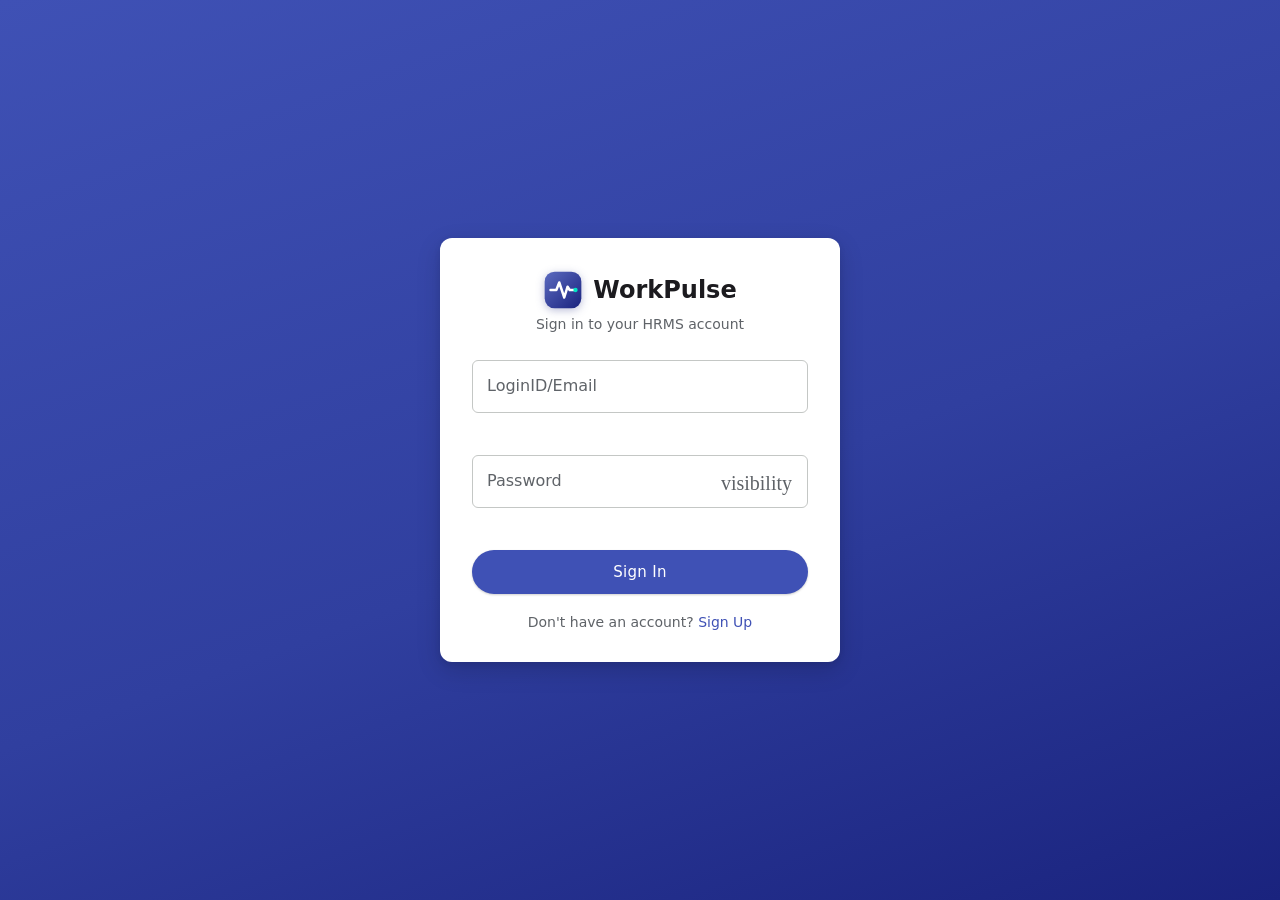
==== change-password.html @ fc14b90e "Employee management - admin creates employee with auto id/password, dashboards, forced password chan" ====
<!DOCTYPE html>
<html lang="en">
<head>
  <meta charset="UTF-8">
  <meta name="viewport" content="width=device-width, initial-scale=1">
  <title>WorkPulse — Change Password</title>
  <link rel="icon" type="image/svg+xml" href="assests/images/logo.svg">
  <link rel="preconnect" href="https://fonts.googleapis.com">
  <link href="https://fonts.googleapis.com/css2?family=Roboto:wght@400;500;700&display=swap" rel="stylesheet">
  <link href="https://fonts.googleapis.com/icon?family=Material+Icons" rel="stylesheet">
  <link rel="stylesheet" href="assests/css/app.css">
  <style>
    .login-wrap {
      min-height: 100vh;
      display: flex;
      align-items: center;
      justify-content: center;
      padding: 16px;
      background: linear-gradient(160deg, var(--md-primary) 0%, var(--md-primary-dark) 55%, #1a237e 100%);
    }
    .login-card { width: 100%; max-width: 400px; box-shadow: var(--md-shadow-3); }
    .logo-row { display: flex; align-items: center; gap: 10px; justify-content: center; margin-bottom: 6px; }
    .logo-row .logo-img { width: 40px; height: 40px; filter: drop-shadow(0 2px 4px rgba(26,35,126,.3)); }
    .logo-row h1 { font-size: 24px; font-weight: 700; }
    .tagline { text-align: center; color: var(--md-text-2); font-size: 14px; margin-bottom: 28px; }
    .first-login-note {
      background: var(--md-primary-light);
      color: var(--md-primary-dark);
      font-size: 13px;
      padding: 10px 14px;
      border-radius: 8px;
      margin-bottom: 20px;
      display: none;
    }
  </style>
</head>
<body>

  <div class="login-wrap">
    <div class="md-card login-card">
      <div class="logo-row">
        <img src="assests/images/logo.svg" alt="WorkPulse" class="logo-img">
        <h1>WorkPulse</h1>
      </div>
      <p class="tagline">Change your password</p>

      <div class="first-login-note" id="firstLoginNote">
        Pehli login hai — system wala password badal ke apna password set karo.
      </div>

      <form id="cpForm" novalidate>
        <div class="md-field" id="oldField">
          <input type="password" id="oldPassword" placeholder=" " autocomplete="current-password" required>
          <label for="oldPassword">Current Password</label>
          <div class="field-msg" id="oldMsg"></div>
        </div>

        <div class="md-field" id="newField">
          <input type="password" id="newPassword" placeholder=" " autocomplete="new-password" required>
          <label for="newPassword">New Password</label>
          <button type="button" class="toggle-eye" data-for="newPassword" tabindex="-1" aria-label="Show password">
            <span class="material-icons" style="font-size:20px">visibility</span>
          </button>
          <div class="field-msg" id="newMsg"></div>
        </div>

        <div class="md-field" id="confirmField">
          <input type="password" id="confirmPassword" placeholder=" " autocomplete="new-password" required>
          <label for="confirmPassword">Confirm New Password</label>
          <div class="field-msg" id="confirmMsg"></div>
        </div>

        <button type="submit" class="md-btn md-btn-primary md-btn-block" id="cpBtn">
          <span id="btnText">Change Password</span>
        </button>
      </form>
    </div>
  </div>

  <div class="md-snackbar" id="snackbar"></div>

  <script src="assests/js/api.js"></script>
  <script>
    const form = document.getElementById('cpForm');
    const btn = document.getElementById('cpBtn');
    const btnText = document.getElementById('btnText');
    const snackbar = document.getElementById('snackbar');
    let userRole = null;

    document.querySelectorAll('.toggle-eye').forEach(el => {
      el.addEventListener('click', () => {
        const input = document.getElementById(el.dataset.for);
        const icon = el.querySelector('.material-icons');
        const show = input.type === 'password';
        input.type = show ? 'text' : 'password';
        icon.textContent = show ? 'visibility_off' : 'visibility';
      });
    });

    let snackTimer;
    function toast(msg, isError = true) {
      clearTimeout(snackTimer);
      snackbar.textContent = msg;
      snackbar.className = 'md-snackbar show' + (isError ? ' error' : '');
      snackTimer = setTimeout(() => snackbar.classList.remove('show'), 4000);
    }

    function setFieldError(fieldId, msgId, msg) {
      document.getElementById(fieldId).classList.toggle('has-error', !!msg);
      document.getElementById(msgId).textContent = msg || '';
    }

    function dashboardUrl() {
      return userRole === 'admin' ? 'admin/dashboard.html' : 'employee/dashboard.html';
    }

    // logged in hai ya nahi + first login note dikhana hai ya nahi
    API.get('me').then(res => {
      userRole = res.data.role;
      if (Number(res.data.must_change_password) === 1) {
        document.getElementById('firstLoginNote').style.display = 'block';
      }
    }).catch(() => { window.location.href = 'index.html'; });

    form.addEventListener('submit', async (e) => {
      e.preventDefault();

      const oldPassword = document.getElementById('oldPassword').value;
      const newPassword = document.getElementById('newPassword').value;
      const confirmPassword = document.getElementById('confirmPassword').value;

      setFieldError('oldField', 'oldMsg', oldPassword ? '' : 'Current password required');
      setFieldError('newField', 'newMsg',
        !newPassword ? 'New password required' : newPassword.length < 6 ? 'Minimum 6 characters' : '');
      setFieldError('confirmField', 'confirmMsg',
        confirmPassword !== newPassword ? 'Passwords do not match' : '');
      if (!oldPassword || !newPassword || newPassword.length < 6 || confirmPassword !== newPassword) return;

      btn.disabled = true;
      btnText.innerHTML = '<span class="md-spinner"></span>';

      try {
        await API.post('change_password', { old_password: oldPassword, new_password: newPassword });
        toast('Password changed!', false);
        setTimeout(() => { window.location.href = dashboardUrl(); }, 800);
      } catch (err) {
        toast(err.message || 'Could not change password');
        btn.disabled = false;
        btnText.textContent = 'Change Password';
      }
    });
  </script>
</body>
</html>
---- assests/css/app.css ----
/* workpulse common styles - material design
   fonts: roboto (google fonts, index.html me link hai)
   sab pages me yehi file use karni hai, apni css mat likhna */

:root {
  --md-primary: #3f51b5;
  --md-primary-dark: #303f9f;
  --md-primary-light: #e8eaf6;
  --md-accent: #00bfa5;
  --md-error: #d32f2f;
  --md-bg: #f5f5f7;
  --md-surface: #ffffff;
  --md-text: #1c1b1f;
  --md-text-2: #5f6368;
  --md-outline: #c4c7c5;
  --md-radius: 12px;
  --md-shadow-1: 0 1px 2px rgba(0,0,0,.12), 0 1px 3px rgba(0,0,0,.08);
  --md-shadow-2: 0 2px 6px rgba(0,0,0,.15), 0 1px 2px rgba(0,0,0,.1);
  --md-shadow-3: 0 8px 24px rgba(0,0,0,.16), 0 2px 6px rgba(0,0,0,.08);
}

* { margin: 0; padding: 0; box-sizing: border-box; }

body {
  font-family: 'Roboto', system-ui, sans-serif;
  background: var(--md-bg);
  color: var(--md-text);
  -webkit-font-smoothing: antialiased;
}

/* card */
.md-card {
  background: var(--md-surface);
  border-radius: var(--md-radius);
  box-shadow: var(--md-shadow-2);
  padding: 32px;
}

/* text field - outlined style with floating label */
.md-field {
  position: relative;
  margin-bottom: 24px;
}

.md-field input {
  width: 100%;
  font: inherit;
  font-size: 16px;
  color: var(--md-text);
  padding: 16px 14px;
  border: 1px solid var(--md-outline);
  border-radius: 6px;
  background: transparent;
  outline: none;
  transition: border-color .15s;
}

.md-field label {
  position: absolute;
  left: 11px;
  top: 16px;
  font-size: 16px;
  color: var(--md-text-2);
  background: var(--md-surface);
  padding: 0 4px;
  pointer-events: none;
  transition: all .15s ease;
}

/* label upar tab jaye jab focus ho ya value ho */
.md-field input:focus + label,
.md-field input:not(:placeholder-shown) + label {
  top: -8px;
  font-size: 12px;
  color: var(--md-primary);
}

.md-field input:focus {
  border-color: var(--md-primary);
  border-width: 2px;
  padding: 15px 13px;   /* border 1px badha to padding 1px kam, warna text hilta hai */
}

.md-field input:not(:focus):not(:placeholder-shown) + label { color: var(--md-text-2); }

.md-field.has-error input { border-color: var(--md-error); }
.md-field.has-error label { color: var(--md-error); }

.md-field .field-msg {
  font-size: 12px;
  color: var(--md-error);
  margin: 4px 0 0 14px;
  min-height: 14px;
}

/* password eye toggle */
.md-field .toggle-eye {
  position: absolute;
  right: 8px;
  top: 10px;
  border: none;
  background: none;
  cursor: pointer;
  padding: 8px;
  border-radius: 50%;
  color: var(--md-text-2);
  display: flex;
}
.md-field .toggle-eye:hover { background: rgba(0,0,0,.06); }

/* buttons */
.md-btn {
  font: inherit;
  font-size: 15px;
  font-weight: 500;
  letter-spacing: .3px;
  border: none;
  border-radius: 24px;
  padding: 13px 28px;
  cursor: pointer;
  transition: box-shadow .15s, background .15s, transform .05s;
  display: inline-flex;
  align-items: center;
  justify-content: center;
  gap: 8px;
}

.md-btn-primary {
  background: var(--md-primary);
  color: #fff;
  box-shadow: var(--md-shadow-1);
}
.md-btn-primary:hover { background: var(--md-primary-dark); box-shadow: var(--md-shadow-2); }
.md-btn-primary:active { transform: scale(.98); }
.md-btn-primary:disabled { background: #9fa8da; cursor: default; box-shadow: none; }

.md-btn-block { width: 100%; }

/* snackbar - niche se popup hota hai */
.md-snackbar {
  position: fixed;
  left: 50%;
  bottom: 24px;
  transform: translateX(-50%) translateY(80px);
  background: #322f35;
  color: #fff;
  font-size: 14px;
  padding: 14px 20px;
  border-radius: 8px;
  box-shadow: var(--md-shadow-3);
  opacity: 0;
  transition: transform .25s ease, opacity .25s ease;
  z-index: 1000;
  max-width: 90vw;
}
.md-snackbar.show {
  transform: translateX(-50%) translateY(0);
  opacity: 1;
}
.md-snackbar.error { background: var(--md-error); }

/* chhota spinner button ke andar ke liye */
.md-spinner {
  width: 18px;
  height: 18px;
  border: 2px solid rgba(255,255,255,.4);
  border-top-color: #fff;
  border-radius: 50%;
  animation: md-spin .7s linear infinite;
}
@keyframes md-spin { to { transform: rotate(360deg); } }
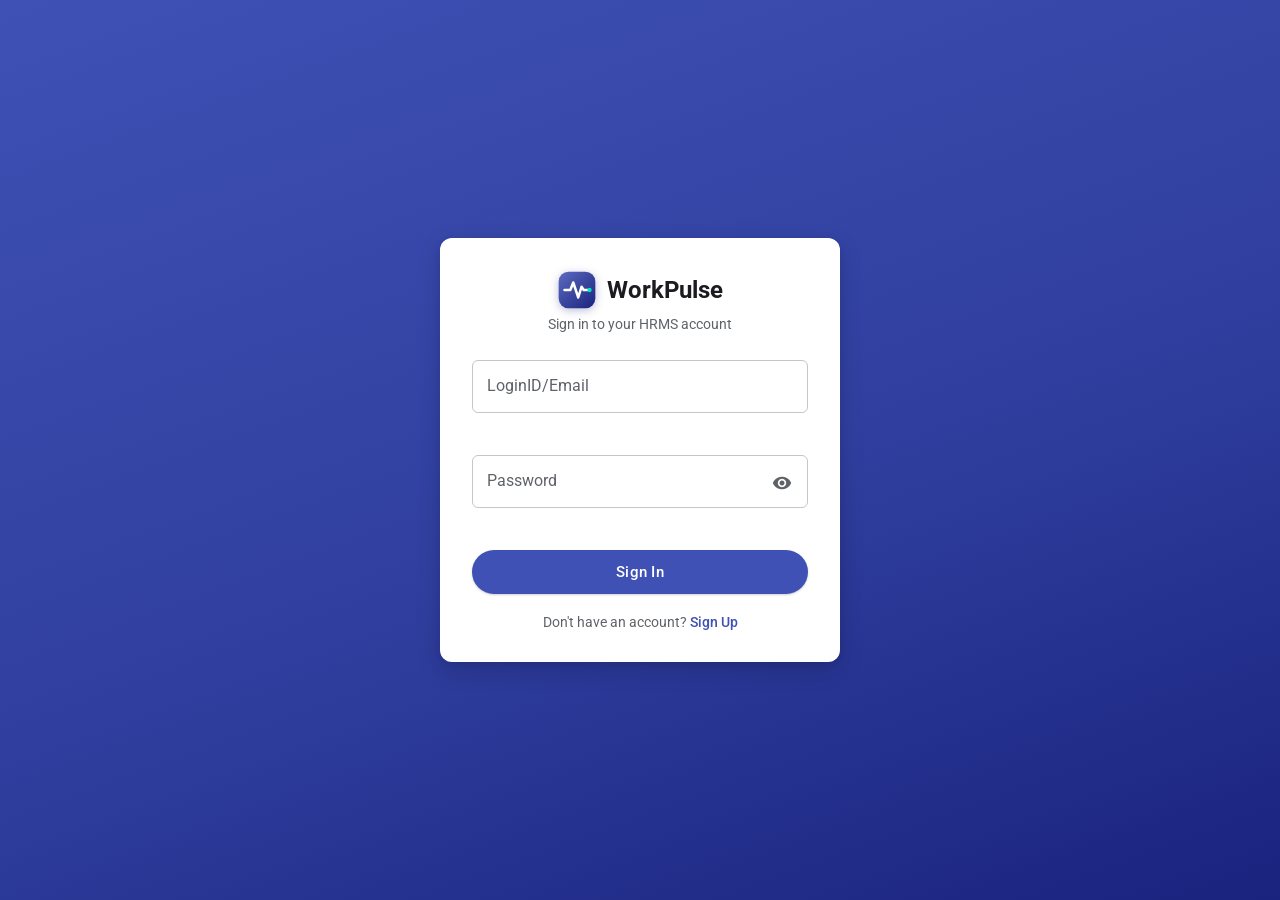
==== commit 2662226e: "Clear field errors on typing" ====
--- a/change-password.html
+++ b/change-password.html
@@ -110,6 +110,16 @@
       document.getElementById(msgId).textContent = msg || '';
     }
 
+    // typing shuru karte hi error hata do
+    document.querySelectorAll('.md-field input').forEach(inp => {
+      inp.addEventListener('input', () => {
+        const field = inp.closest('.md-field');
+        field.classList.remove('has-error');
+        const msg = field.querySelector('.field-msg');
+        if (msg) msg.textContent = '';
+      });
+    });
+
     function dashboardUrl() {
       return userRole === 'admin' ? 'admin/dashboard.html' : 'employee/dashboard.html';
     }
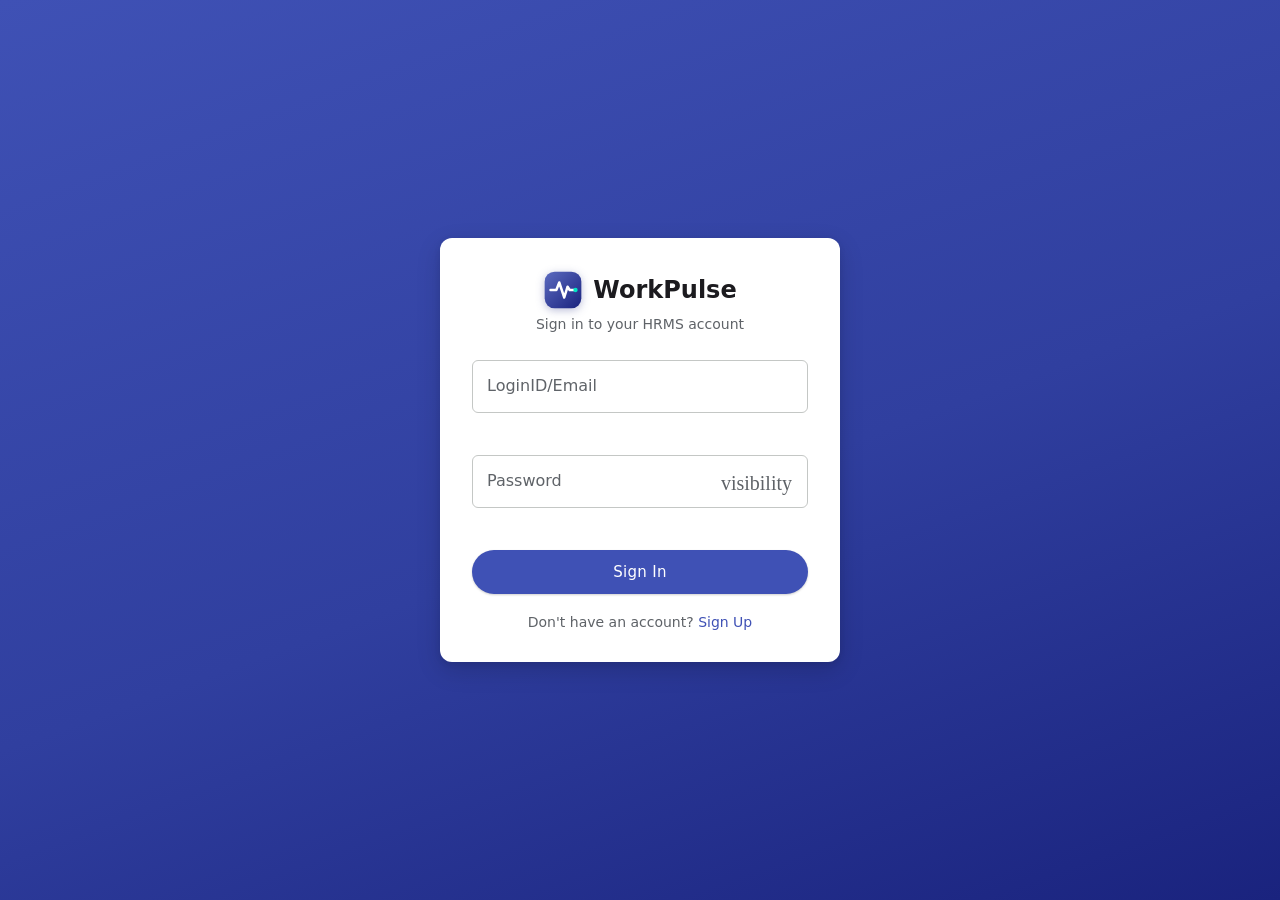
==== commit a96f742c: "assests folder ka naam theek karke assets kiya, saare paths update" ====
--- a/change-password.html
+++ b/change-password.html
@@ -4,11 +4,11 @@
   <meta charset="UTF-8">
   <meta name="viewport" content="width=device-width, initial-scale=1">
   <title>WorkPulse — Change Password</title>
-  <link rel="icon" type="image/svg+xml" href="assests/images/logo.svg">
+  <link rel="icon" type="image/svg+xml" href="assets/images/logo.svg">
   <link rel="preconnect" href="https://fonts.googleapis.com">
   <link href="https://fonts.googleapis.com/css2?family=Roboto:wght@400;500;700&display=swap" rel="stylesheet">
   <link href="https://fonts.googleapis.com/icon?family=Material+Icons" rel="stylesheet">
-  <link rel="stylesheet" href="assests/css/app.css">
+  <link rel="stylesheet" href="assets/css/app.css">
   <style>
     .login-wrap {
       min-height: 100vh;
@@ -39,7 +39,7 @@
   <div class="login-wrap">
     <div class="md-card login-card">
       <div class="logo-row">
-        <img src="assests/images/logo.svg" alt="WorkPulse" class="logo-img">
+        <img src="assets/images/logo.svg" alt="WorkPulse" class="logo-img">
         <h1>WorkPulse</h1>
       </div>
       <p class="tagline">Change your password</p>
@@ -79,7 +79,7 @@
 
   <div class="md-snackbar" id="snackbar"></div>
 
-  <script src="assests/js/api.js"></script>
+  <script src="assets/js/api.js"></script>
   <script>
     const form = document.getElementById('cpForm');
     const btn = document.getElementById('cpBtn');
--- a/assets/css/app.css
+++ b/assets/css/app.css
@@ -0,0 +1,171 @@
+/* workpulse common styles - material design
+   fonts: roboto (google fonts, index.html me link hai)
+   sab pages me yehi file use karni hai, apni css mat likhna */
+
+:root {
+  --md-primary: #3f51b5;
+  --md-primary-dark: #303f9f;
+  --md-primary-light: #e8eaf6;
+  --md-accent: #00bfa5;
+  --md-error: #d32f2f;
+  --md-bg: #f5f5f7;
+  --md-surface: #ffffff;
+  --md-text: #1c1b1f;
+  --md-text-2: #5f6368;
+  --md-outline: #c4c7c5;
+  --md-radius: 12px;
+  --md-shadow-1: 0 1px 2px rgba(0,0,0,.12), 0 1px 3px rgba(0,0,0,.08);
+  --md-shadow-2: 0 2px 6px rgba(0,0,0,.15), 0 1px 2px rgba(0,0,0,.1);
+  --md-shadow-3: 0 8px 24px rgba(0,0,0,.16), 0 2px 6px rgba(0,0,0,.08);
+}
+
+* { margin: 0; padding: 0; box-sizing: border-box; }
+
+body {
+  font-family: 'Roboto', system-ui, sans-serif;
+  background: var(--md-bg);
+  color: var(--md-text);
+  -webkit-font-smoothing: antialiased;
+}
+
+/* card */
+.md-card {
+  background: var(--md-surface);
+  border-radius: var(--md-radius);
+  box-shadow: var(--md-shadow-2);
+  padding: 32px;
+}
+
+/* text field - outlined style with floating label */
+.md-field {
+  position: relative;
+  margin-bottom: 24px;
+}
+
+.md-field input {
+  width: 100%;
+  font: inherit;
+  font-size: 16px;
+  color: var(--md-text);
+  padding: 16px 14px;
+  border: 1px solid var(--md-outline);
+  border-radius: 6px;
+  background: transparent;
+  outline: none;
+  transition: border-color .15s;
+}
+
+.md-field label {
+  position: absolute;
+  left: 11px;
+  top: 16px;
+  font-size: 16px;
+  color: var(--md-text-2);
+  background: var(--md-surface);
+  padding: 0 4px;
+  pointer-events: none;
+  transition: all .15s ease;
+}
+
+/* label upar tab jaye jab focus ho ya value ho */
+.md-field input:focus + label,
+.md-field input:not(:placeholder-shown) + label {
+  top: -8px;
+  font-size: 12px;
+  color: var(--md-primary);
+}
+
+.md-field input:focus {
+  border-color: var(--md-primary);
+  border-width: 2px;
+  padding: 15px 13px;   /* border 1px badha to padding 1px kam, warna text hilta hai */
+}
+
+.md-field input:not(:focus):not(:placeholder-shown) + label { color: var(--md-text-2); }
+
+.md-field.has-error input { border-color: var(--md-error); }
+.md-field.has-error label { color: var(--md-error); }
+
+.md-field .field-msg {
+  font-size: 12px;
+  color: var(--md-error);
+  margin: 4px 0 0 14px;
+  min-height: 14px;
+}
+
+/* password eye toggle */
+.md-field .toggle-eye {
+  position: absolute;
+  right: 8px;
+  top: 10px;
+  border: none;
+  background: none;
+  cursor: pointer;
+  padding: 8px;
+  border-radius: 50%;
+  color: var(--md-text-2);
+  display: flex;
+}
+.md-field .toggle-eye:hover { background: rgba(0,0,0,.06); }
+
+/* buttons */
+.md-btn {
+  font: inherit;
+  font-size: 15px;
+  font-weight: 500;
+  letter-spacing: .3px;
+  border: none;
+  border-radius: 24px;
+  padding: 13px 28px;
+  cursor: pointer;
+  transition: box-shadow .15s, background .15s, transform .05s;
+  display: inline-flex;
+  align-items: center;
+  justify-content: center;
+  gap: 8px;
+}
+
+.md-btn-primary {
+  background: var(--md-primary);
+  color: #fff;
+  box-shadow: var(--md-shadow-1);
+}
+.md-btn-primary:hover { background: var(--md-primary-dark); box-shadow: var(--md-shadow-2); }
+.md-btn-primary:active { transform: scale(.98); }
+.md-btn-primary:disabled { background: #9fa8da; cursor: default; box-shadow: none; }
+
+.md-btn-block { width: 100%; }
+
+/* snackbar - niche se popup hota hai */
+.md-snackbar {
+  position: fixed;
+  left: 50%;
+  bottom: 24px;
+  transform: translateX(-50%) translateY(80px);
+  background: #322f35;
+  color: #fff;
+  font-size: 14px;
+  padding: 14px 20px;
+  border-radius: 8px;
+  box-shadow: var(--md-shadow-3);
+  opacity: 0;
+  transition: transform .25s ease, opacity .25s ease;
+  z-index: 1000;
+  max-width: 90vw;
+}
+.md-snackbar.show {
+  transform: translateX(-50%) translateY(0);
+  opacity: 1;
+}
+.md-snackbar.error { background: var(--md-error); }
+
+/* chhota spinner button ke andar ke liye */
+.md-spinner {
+  width: 18px;
+  height: 18px;
+  border: 2px solid rgba(255,255,255,.4);
+  border-top-color: #fff;
+  border-radius: 50%;
+  animation: md-spin .7s linear infinite;
+}
+@keyframes md-spin { to { transform: rotate(360deg); } }
